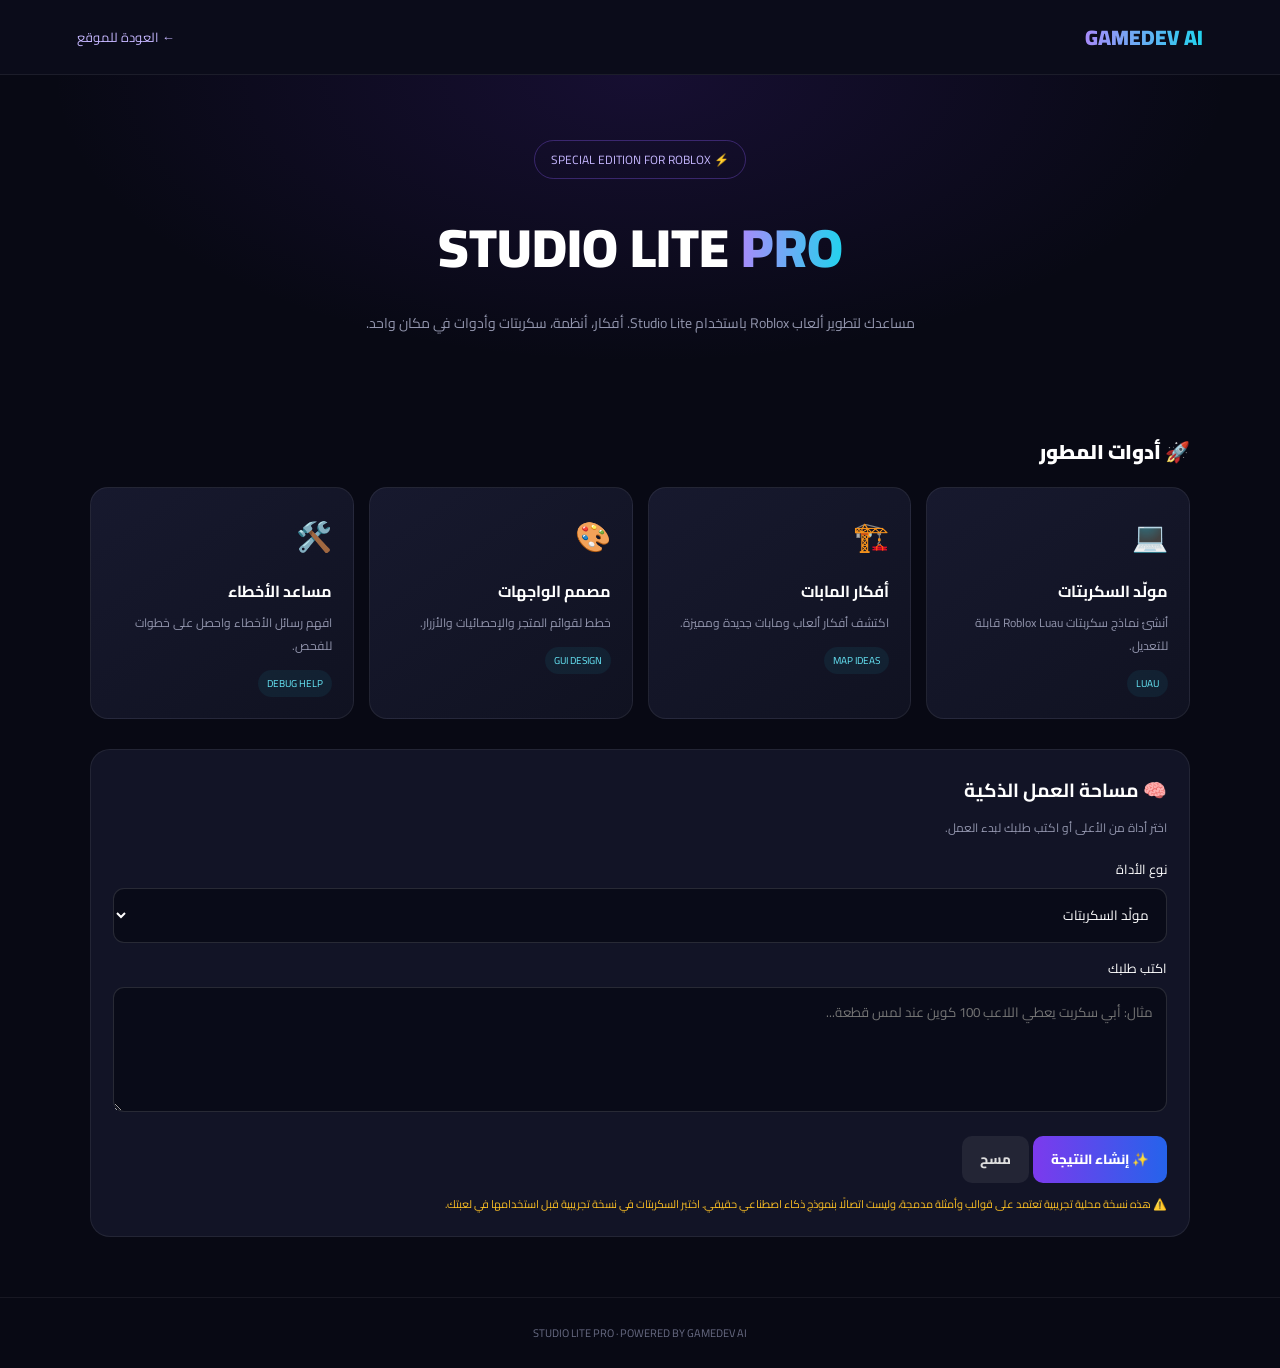
==== studio-lite.html @ 1af49bd9 "Add files via upload" ====
<!DOCTYPE html>
<html lang="ar" dir="rtl">
<head>
<meta charset="UTF-8">
<meta name="viewport" content="width=device-width, initial-scale=1.0">
<title>Studio Lite PRO | GAMEDEV AI</title>
<link href="https://fonts.googleapis.com/css2?family=Cairo:wght@400;500;600;700;800;900&display=swap" rel="stylesheet">
<style>
*{margin:0;padding:0;box-sizing:border-box}
body{font-family:Cairo,sans-serif;background:#080914;color:#fff;min-height:100vh}
:root{--purple:#8b5cf6;--cyan:#22d3ee;--panel:#121426;--muted:#9295ad}
header{height:75px;border-bottom:1px solid #ffffff12;display:flex;align-items:center;justify-content:space-between;padding:0 6%;background:#0c0d1bf0;position:sticky;top:0;z-index:5}
.logo{font-size:21px;font-weight:900;background:linear-gradient(90deg,#a78bfa,#22d3ee);background-clip:text;color:transparent}
.back{color:#c4b5fd;text-decoration:none;font-size:13px}
.hero{text-align:center;padding:65px 20px 40px;background:radial-gradient(ellipse at top,#5126a933,transparent 65%)}
.badge{display:inline-block;padding:7px 16px;border:1px solid #8b5cf655;border-radius:30px;color:#c4b5fd;font-size:12px;margin-bottom:18px}
h1{font-size:clamp(30px,6vw,54px);font-weight:900}
h1 span{background:linear-gradient(90deg,#a78bfa,#22d3ee);background-clip:text;color:transparent}
.hero p{color:var(--muted);margin:12px auto;max-width:600px;font-size:14px}
.container{width:min(1100px,92%);margin:auto;padding:20px 0 60px}
.section-title{font-size:20px;font-weight:900;margin:25px 0 17px}
.grid{display:grid;grid-template-columns:repeat(auto-fit,minmax(220px,1fr));gap:15px}
.card{background:linear-gradient(145deg,#17192e,#101221);border:1px solid #ffffff12;border-radius:18px;padding:21px;transition:.25s;cursor:pointer}
.card:hover{transform:translateY(-5px);border-color:#8b5cf688;box-shadow:0 12px 35px #8b5cf618}
.icon{font-size:29px;margin-bottom:12px}
.card h3{font-size:16px;margin-bottom:6px}
.card p{font-size:12px;color:var(--muted);line-height:1.9}
.tag{display:inline-block;font-size:10px;color:#67e8f9;background:#22d3ee12;padding:4px 9px;border-radius:20px;margin-top:12px}
.workspace{margin-top:30px;background:var(--panel);border:1px solid #ffffff12;border-radius:20px;padding:22px}
.workspace h2{font-size:19px;margin-bottom:8px}
.desc{font-size:12px;color:var(--muted);margin-bottom:18px}
label{display:block;font-size:13px;margin:13px 0 7px}
input,select,textarea{width:100%;padding:13px;background:#090b18;color:#fff;border:1px solid #ffffff20;border-radius:11px;font-family:inherit;outline:none}
input:focus,select:focus,textarea:focus{border-color:var(--purple)}
textarea{min-height:125px;resize:vertical;line-height:1.8}
button{font-family:inherit;cursor:pointer;border:0;border-radius:10px;padding:11px 18px;font-weight:800}
.primary{background:linear-gradient(90deg,#7c3aed,#2563eb);color:white;margin-top:15px}
.secondary{background:#ffffff12;color:#ddd;margin-top:10px}
.output{margin-top:17px;display:none}
.output pre{white-space:pre-wrap;overflow-wrap:anywhere;background:#080a15;border:1px solid #ffffff15;border-radius:12px;padding:16px;direction:ltr;text-align:left;font:13px Consolas,monospace;line-height:1.8;color:#a5f3fc;max-height:400px;overflow:auto}
.notice{font-size:11px;color:#fbbf24;margin-top:12px;line-height:1.8}
footer{text-align:center;padding:25px;color:#686b83;font-size:11px;border-top:1px solid #ffffff10}
@media(max-width:600px){header{padding:0 4%}.workspace{padding:16px}.hero{padding-top:45px}}
</style>
</head>
<body>

<header>
<div class="logo">GAMEDEV AI</div>
<a class="back" href="index.html">← العودة للموقع</a>
</header>

<section class="hero">
<div class="badge">⚡ SPECIAL EDITION FOR ROBLOX</div>
<h1>STUDIO LITE <span>PRO</span></h1>
<p>مساعدك لتطوير ألعاب Roblox باستخدام Studio Lite. أفكار، أنظمة، سكربتات وأدوات في مكان واحد.</p>
</section>

<main class="container">
<h2 class="section-title">🚀 أدوات المطور</h2>

<div class="grid">
<div class="card" onclick="choose('script')">
<div class="icon">💻</div><h3>مولّد السكربتات</h3>
<p>أنشئ نماذج سكربتات Roblox Luau قابلة للتعديل.</p>
<span class="tag">LUAU</span>
</div>
<div class="card" onclick="choose('map')">
<div class="icon">🏗️</div><h3>أفكار المابات</h3>
<p>اكتشف أفكار ألعاب ومابات جديدة ومميزة.</p>
<span class="tag">MAP IDEAS</span>
</div>
<div class="card" onclick="choose('gui')">
<div class="icon">🎨</div><h3>مصمم الواجهات</h3>
<p>خطط لقوائم المتجر والإحصائيات والأزرار.</p>
<span class="tag">GUI DESIGN</span>
</div>
<div class="card" onclick="choose('error')">
<div class="icon">🛠️</div><h3>مساعد الأخطاء</h3>
<p>افهم رسائل الأخطاء واحصل على خطوات للفحص.</p>
<span class="tag">DEBUG HELP</span>
</div>
</div>

<section class="workspace" id="workspace">
<h2>🧠 مساحة العمل الذكية</h2>
<p class="desc">اختر أداة من الأعلى أو اكتب طلبك لبدء العمل.</p>

<label>نوع الأداة</label>
<select id="tool">
<option value="script">مولّد السكربتات</option>
<option value="map">أفكار المابات</option>
<option value="gui">مصمم الواجهات</option>
<option value="error">مساعد الأخطاء</option>
</select>

<label>اكتب طلبك</label>
<textarea id="request" placeholder="مثال: أبي سكربت يعطي اللاعب 100 كوين عند لمس قطعة..."></textarea>

<button class="primary" onclick="generate()">✨ إنشاء النتيجة</button>
<button class="secondary" onclick="clearAll()">مسح</button>

<div class="output" id="output">
<h3 style="margin-bottom:10px">📄 النتيجة</h3>
<pre id="result"></pre>
<button class="primary" onclick="copyResult()">📋 نسخ النتيجة</button>
<button class="secondary" onclick="downloadResult()">⬇️ تحميل كملف TXT</button>
</div>

<p class="notice">⚠️ هذه نسخة محلية تجريبية تعتمد على قوالب وأمثلة مدمجة، وليست اتصالًا بنموذج ذكاء اصطناعي حقيقي. اختبر السكربتات في نسخة تجريبية قبل استخدامها في لعبتك.</p>
</section>
</main>

<footer>STUDIO LITE PRO · POWERED BY GAMEDEV AI</footer>

<script>
const tool=document.getElementById('tool');
const request=document.getElementById('request');
const output=document.getElementById('output');
const result=document.getElementById('result');

function choose(type){
 tool.value=type;
 document.getElementById('workspace').scrollIntoView({behavior:'smooth'});
 const hints={
 script:'اكتب النظام الذي تريد إنشاء نموذج له...',
 map:'مثال: أبي فكرة ماب حياة واقعية خليجية...',
 gui:'مثال: أبي واجهة متجر فيها أزرار شراء...',
 error:'الصق رسالة الخطأ والجزء المتعلق بها هنا...'
 };
 request.placeholder=hints[type];
 request.focus();
}

function generate(){
 const text=request.value.trim();
 if(!text){alert('اكتب طلبك أولاً!');return}
 const type=tool.value;
 let answer='';

 if(type==='script'){
  if(/كوين|عملة|فلوس|coin|money/i.test(text)){
   answer=`-- نموذج نظام Coins
-- ضع Script داخل ServerScriptService

game.Players.PlayerAdded:Connect(function(player)
    local leaderstats = Instance.new("Folder")
    leaderstats.Name = "leaderstats"
    leaderstats.Parent = player

    local coins = Instance.new("IntValue")
    coins.Name = "Coins"
    coins.Value = 0
    coins.Parent = leaderstats
end)

-- هذا نموذج مبدئي. لا يحتوي على حفظ بيانات.`;
  }else if(/سرعة|speed/i.test(text)){
   answer=`-- نموذج قطعة زيادة السرعة
-- ضع Script داخل Part

local part = script.Parent
local boostSpeed = 32

part.Touched:Connect(function(hit)
    local character = hit.Parent
    local humanoid = character:FindFirstChildOfClass("Humanoid")

    if humanoid then
        humanoid.WalkSpeed = boostSpeed
    end
end)`;
  }else if(/قتل|kill|موت/i.test(text)){
   answer=`-- Kill Brick
-- ضع Script داخل Part

local part = script.Parent

part.Touched:Connect(function(hit)
    local character = hit.Parent
    local humanoid = character:FindFirstChildOfClass("Humanoid")

    if humanoid then
        humanoid.Health = 0
    end
end)`;
  }else{
   answer='لم أجد قالباً مطابقاً لطلبك بعد. جرّب طلب نظام Coins أو Speed أو Kill Brick، أو استخدم الطلب لتحديد النظام الذي تريد تطويره لاحقاً.';
  }
 }
 else if(type==='map'){
  answer=`اقتراح ماب جديد بناءً على طلبك:

اسم الماب: ${text}

أفكار التطوير:
1. منطقة بداية فيها شرح للعبة.
2. مهام يومية ومكافآت.
3. وظائف بمستويات وترقيات.
4. متجر خاص بالأدوات والملابس.
5. أحداث عشوائية لزيادة التفاعل.
6. نظام حفظ تقدم اللاعبين.

نصيحة: ابدأ بمنطقة صغيرة واختبر أسلوب اللعب قبل بناء المدينة كاملة.`;
 }
 else if(type==='gui'){
  answer=`مخطط واجهة GUI:

الطلب: ${text}

التقسيم المقترح:
- ScreenGui
  - MainFrame
    - UICorner
    - UIStroke
    - Title
    - CloseButton
    - ContentFrame
    - ActionButton

التصميم:
خلفية داكنة، أزرار بنفسجية، زوايا دائرية، وخط Cairo.

أنشئ العناصر داخل StarterGui ثم اربط الأزرار بـ LocalScript.`;
 }
 else{
  answer=`مساعد فحص الأخطاء

المشكلة المرسلة:
${text}

خطوات الفحص:
1. اقرأ أول سطر أحمر في Output.
2. تحقق من اسم Script ومكانه داخل Explorer.
3. تأكد من تطابق أسماء Parts وFolders.
4. افحص الأقواس وعلامات الاقتباس.
5. تأكد من استخدام Script أو LocalScript في المكان الصحيح.

هذه خطوات عامة وليست تشخيصاً مؤكداً. أرسل رسالة الخطأ كاملة للحصول على مساعدة أدق.`;
 }

 result.textContent=answer;
 output.style.display='block';
 output.scrollIntoView({behavior:'smooth',block:'nearest'});
}

function copyResult(){
 navigator.clipboard.writeText(result.textContent)
 .then(()=>alert('تم نسخ النتيجة!'))
 .catch(()=>alert('تعذر النسخ، حدد النص وانسخه يدوياً.'));
}

function downloadResult(){
 const blob=new Blob([result.textContent],{type:'text/plain;charset=utf-8'});
 const url=URL.createObjectURL(blob);
 const a=document.createElement('a');
 a.href=url;
 a.download='StudioLite-Result.txt';
 a.click();
 URL.revokeObjectURL(url);
}

function clearAll(){
 request.value='';
 result.textContent='';
 output.style.display='none';
}
</script>
</body>
</html>
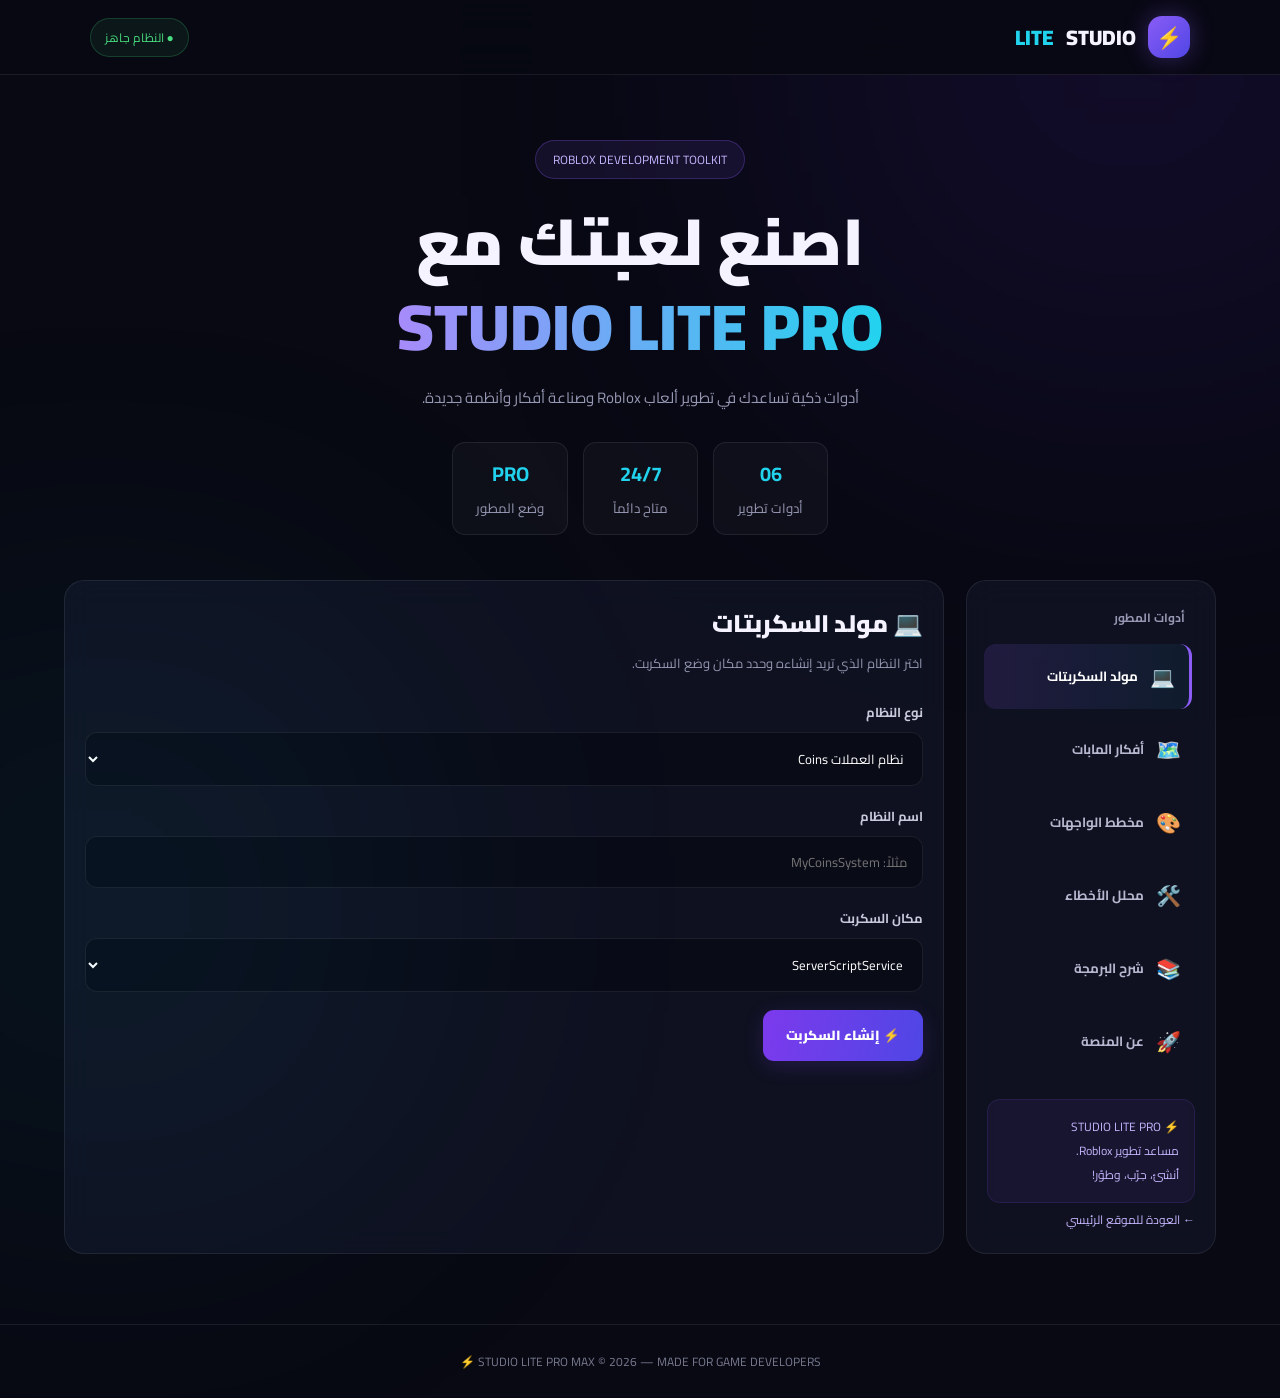
==== commit 72fea745: "Update print statement from 'Hello' to 'Goodbye'" ====
--- a/studio-lite.html
+++ b/studio-lite.html
@@ -3,147 +3,946 @@
 <head>
 <meta charset="UTF-8">
 <meta name="viewport" content="width=device-width, initial-scale=1.0">
-<title>Studio Lite PRO | GAMEDEV AI</title>
+<title>STUDIO LITE PRO MAX</title>
+
 <link href="https://fonts.googleapis.com/css2?family=Cairo:wght@400;500;600;700;800;900&display=swap" rel="stylesheet">
+
 <style>
-*{margin:0;padding:0;box-sizing:border-box}
-body{font-family:Cairo,sans-serif;background:#080914;color:#fff;min-height:100vh}
-:root{--purple:#8b5cf6;--cyan:#22d3ee;--panel:#121426;--muted:#9295ad}
-header{height:75px;border-bottom:1px solid #ffffff12;display:flex;align-items:center;justify-content:space-between;padding:0 6%;background:#0c0d1bf0;position:sticky;top:0;z-index:5}
-.logo{font-size:21px;font-weight:900;background:linear-gradient(90deg,#a78bfa,#22d3ee);background-clip:text;color:transparent}
-.back{color:#c4b5fd;text-decoration:none;font-size:13px}
-.hero{text-align:center;padding:65px 20px 40px;background:radial-gradient(ellipse at top,#5126a933,transparent 65%)}
-.badge{display:inline-block;padding:7px 16px;border:1px solid #8b5cf655;border-radius:30px;color:#c4b5fd;font-size:12px;margin-bottom:18px}
-h1{font-size:clamp(30px,6vw,54px);font-weight:900}
-h1 span{background:linear-gradient(90deg,#a78bfa,#22d3ee);background-clip:text;color:transparent}
-.hero p{color:var(--muted);margin:12px auto;max-width:600px;font-size:14px}
-.container{width:min(1100px,92%);margin:auto;padding:20px 0 60px}
-.section-title{font-size:20px;font-weight:900;margin:25px 0 17px}
-.grid{display:grid;grid-template-columns:repeat(auto-fit,minmax(220px,1fr));gap:15px}
-.card{background:linear-gradient(145deg,#17192e,#101221);border:1px solid #ffffff12;border-radius:18px;padding:21px;transition:.25s;cursor:pointer}
-.card:hover{transform:translateY(-5px);border-color:#8b5cf688;box-shadow:0 12px 35px #8b5cf618}
-.icon{font-size:29px;margin-bottom:12px}
-.card h3{font-size:16px;margin-bottom:6px}
-.card p{font-size:12px;color:var(--muted);line-height:1.9}
-.tag{display:inline-block;font-size:10px;color:#67e8f9;background:#22d3ee12;padding:4px 9px;border-radius:20px;margin-top:12px}
-.workspace{margin-top:30px;background:var(--panel);border:1px solid #ffffff12;border-radius:20px;padding:22px}
-.workspace h2{font-size:19px;margin-bottom:8px}
-.desc{font-size:12px;color:var(--muted);margin-bottom:18px}
-label{display:block;font-size:13px;margin:13px 0 7px}
-input,select,textarea{width:100%;padding:13px;background:#090b18;color:#fff;border:1px solid #ffffff20;border-radius:11px;font-family:inherit;outline:none}
-input:focus,select:focus,textarea:focus{border-color:var(--purple)}
-textarea{min-height:125px;resize:vertical;line-height:1.8}
-button{font-family:inherit;cursor:pointer;border:0;border-radius:10px;padding:11px 18px;font-weight:800}
-.primary{background:linear-gradient(90deg,#7c3aed,#2563eb);color:white;margin-top:15px}
-.secondary{background:#ffffff12;color:#ddd;margin-top:10px}
-.output{margin-top:17px;display:none}
-.output pre{white-space:pre-wrap;overflow-wrap:anywhere;background:#080a15;border:1px solid #ffffff15;border-radius:12px;padding:16px;direction:ltr;text-align:left;font:13px Consolas,monospace;line-height:1.8;color:#a5f3fc;max-height:400px;overflow:auto}
-.notice{font-size:11px;color:#fbbf24;margin-top:12px;line-height:1.8}
-footer{text-align:center;padding:25px;color:#686b83;font-size:11px;border-top:1px solid #ffffff10}
-@media(max-width:600px){header{padding:0 4%}.workspace{padding:16px}.hero{padding-top:45px}}
+:root {
+    --bg: #080912;
+    --panel: #111323;
+    --panel2: #171a2e;
+    --purple: #8b5cf6;
+    --cyan: #22d3ee;
+    --text: #f5f3ff;
+    --muted: #9698b3;
+    --border: rgba(255,255,255,.08);
+}
+
+* {
+    margin: 0;
+    padding: 0;
+    box-sizing: border-box;
+}
+
+body {
+    font-family: 'Cairo', sans-serif;
+    background: var(--bg);
+    color: var(--text);
+    min-height: 100vh;
+    overflow-x: hidden;
+}
+
+body::before {
+    content: "";
+    position: fixed;
+    width: 600px;
+    height: 600px;
+    background: #702cff;
+    filter: blur(180px);
+    opacity: .13;
+    top: -250px;
+    right: -150px;
+    pointer-events: none;
+}
+
+body::after {
+    content: "";
+    position: fixed;
+    width: 500px;
+    height: 500px;
+    background: #00d9ff;
+    filter: blur(180px);
+    opacity: .08;
+    bottom: -250px;
+    left: -150px;
+    pointer-events: none;
+}
+
+button, input, textarea, select {
+    font-family: inherit;
+}
+
+button {
+    cursor: pointer;
+    border: none;
+}
+
+.navbar {
+    position: sticky;
+    top: 0;
+    z-index: 100;
+    height: 75px;
+    padding: 0 7%;
+    display: flex;
+    align-items: center;
+    justify-content: space-between;
+    background: rgba(8,9,18,.85);
+    backdrop-filter: blur(20px);
+    border-bottom: 1px solid var(--border);
+}
+
+.logo {
+    display: flex;
+    align-items: center;
+    gap: 12px;
+    font-size: 21px;
+    font-weight: 900;
+}
+
+.logo-icon {
+    width: 42px;
+    height: 42px;
+    display: grid;
+    place-items: center;
+    border-radius: 14px;
+    background: linear-gradient(135deg,var(--purple),#4f46e5);
+    box-shadow: 0 0 25px #8b5cf655;
+}
+
+.logo span {
+    color: var(--cyan);
+}
+
+.nav-status {
+    color: #4ade80;
+    font-size: 12px;
+    background: #4ade8012;
+    padding: 7px 14px;
+    border-radius: 30px;
+    border: 1px solid #4ade8033;
+}
+
+.container {
+    width: min(1200px, 90%);
+    margin: auto;
+}
+
+.hero {
+    text-align: center;
+    padding: 65px 15px 45px;
+    position: relative;
+}
+
+.hero-badge {
+    display: inline-block;
+    color: #c4b5fd;
+    background: #8b5cf61a;
+    border: 1px solid #8b5cf644;
+    padding: 7px 17px;
+    border-radius: 30px;
+    font-size: 12px;
+    margin-bottom: 20px;
+}
+
+.hero h1 {
+    font-size: clamp(35px,6vw,65px);
+    font-weight: 900;
+    line-height: 1.3;
+}
+
+.gradient-text {
+    background: linear-gradient(90deg,#a78bfa,#22d3ee,#a78bfa);
+    background-size: 200%;
+    -webkit-background-clip: text;
+    color: transparent;
+    animation: gradient 5s linear infinite;
+}
+
+@keyframes gradient {
+    to { background-position: 200%; }
+}
+
+.hero p {
+    color: var(--muted);
+    margin-top: 15px;
+    font-size: 15px;
+}
+
+.stats {
+    display: flex;
+    justify-content: center;
+    gap: 15px;
+    flex-wrap: wrap;
+    margin-top: 30px;
+}
+
+.stat {
+    background: #ffffff08;
+    border: 1px solid var(--border);
+    border-radius: 13px;
+    padding: 12px 23px;
+    min-width: 115px;
+}
+
+.stat strong {
+    display: block;
+    color: var(--cyan);
+    font-size: 20px;
+}
+
+.stat small {
+    color: var(--muted);
+}
+
+.main-grid {
+    display: grid;
+    grid-template-columns: 250px 1fr;
+    gap: 22px;
+    padding-bottom: 70px;
+}
+
+.sidebar, .workspace {
+    background: rgba(17,19,35,.88);
+    border: 1px solid var(--border);
+    border-radius: 20px;
+    padding: 20px;
+    backdrop-filter: blur(15px);
+}
+
+.sidebar h3 {
+    color: var(--muted);
+    font-size: 12px;
+    margin: 5px 10px 15px;
+}
+
+.tool-btn {
+    width: 100%;
+    display: flex;
+    align-items: center;
+    gap: 12px;
+    text-align: right;
+    padding: 14px;
+    margin-bottom: 8px;
+    border-radius: 12px;
+    color: #b7b8d0;
+    background: transparent;
+    transition: .25s;
+    font-weight: 700;
+}
+
+.tool-btn:hover, .tool-btn.active {
+    background: linear-gradient(90deg,#8b5cf625,#22d3ee10);
+    color: white;
+    transform: translateX(-3px);
+    border-right: 3px solid var(--purple);
+}
+
+.tool-icon {
+    font-size: 20px;
+}
+
+.sidebar-info {
+    margin-top: 25px;
+    padding: 15px;
+    background: #8b5cf612;
+    border: 1px solid #8b5cf622;
+    border-radius: 13px;
+    font-size: 12px;
+    color: #c4b5fd;
+    line-height: 2;
+}
+
+.workspace {
+    min-height: 570px;
+}
+
+.tool-page {
+    display: none;
+    animation: appear .3s ease;
+}
+
+.tool-page.active {
+    display: block;
+}
+
+@keyframes appear {
+    from { opacity: 0; transform: translateY(10px); }
+    to { opacity: 1; transform: translateY(0); }
+}
+
+.page-heading {
+    margin-bottom: 25px;
+}
+
+.page-heading h2 {
+    font-size: 24px;
+    font-weight: 900;
+}
+
+.page-heading p {
+    color: var(--muted);
+    font-size: 13px;
+    margin-top: 5px;
+}
+
+.field {
+    margin-bottom: 18px;
+}
+
+.field label {
+    display: block;
+    font-size: 13px;
+    color: #c9c9dc;
+    margin-bottom: 8px;
+    font-weight: 700;
+}
+
+.field input, .field textarea, .field select {
+    width: 100%;
+    background: #090b17;
+    border: 1px solid var(--border);
+    border-radius: 12px;
+    color: white;
+    outline: none;
+    padding: 13px 15px;
+    font-size: 13px;
+    transition: .2s;
+}
+
+.field input:focus, .field textarea:focus, .field select:focus {
+    border-color: var(--purple);
+    box-shadow: 0 0 0 3px #8b5cf61a;
+}
+
+.field textarea {
+    resize: vertical;
+    min-height: 110px;
+}
+
+.field select option {
+    background: #111323;
+}
+
+.primary-btn {
+    background: linear-gradient(100deg,#7c3aed,#4f46e5);
+    color: white;
+    padding: 13px 23px;
+    border-radius: 11px;
+    font-weight: 900;
+    transition: .25s;
+    box-shadow: 0 5px 20px #7c3aed33;
+}
+
+.primary-btn:hover {
+    transform: translateY(-2px);
+    box-shadow: 0 8px 30px #7c3aed66;
+}
+
+.secondary-btn {
+    background: #ffffff0b;
+    color: white;
+    border: 1px solid var(--border);
+    padding: 11px 17px;
+    border-radius: 10px;
+    font-weight: 700;
+}
+
+.output {
+    margin-top: 25px;
+    display: none;
+    background: #090b17;
+    border: 1px solid var(--border);
+    border-radius: 15px;
+    overflow: hidden;
+}
+
+.output.show {
+    display: block;
+    animation: appear .3s ease;
+}
+
+.output-header {
+    padding: 13px 16px;
+    display: flex;
+    justify-content: space-between;
+    align-items: center;
+    background: #ffffff06;
+    border-bottom: 1px solid var(--border);
+    gap: 10px;
+    flex-wrap: wrap;
+}
+
+.output-header strong {
+    font-size: 13px;
+}
+
+.output-actions {
+    display: flex;
+    gap: 7px;
+}
+
+.small-btn {
+    padding: 7px 12px;
+    border-radius: 8px;
+    color: white;
+    background: #8b5cf626;
+    font-size: 11px;
+}
+
+.output pre {
+    padding: 20px;
+    overflow-x: auto;
+    direction: ltr;
+    text-align: left;
+    color: #a5f3fc;
+    font: 13px/1.8 Consolas, monospace;
+    white-space: pre;
+    min-height: 100px;
+}
+
+.result-text {
+    padding: 20px;
+    line-height: 2.2;
+    color: #deddf1;
+    font-size: 14px;
+    white-space: pre-wrap;
+}
+
+.cards {
+    display: grid;
+    grid-template-columns: repeat(2,1fr);
+    gap: 13px;
+    margin-top: 20px;
+}
+
+.feature-card {
+    padding: 17px;
+    border-radius: 14px;
+    background: #ffffff06;
+    border: 1px solid var(--border);
+}
+
+.feature-card strong {
+    display: block;
+    margin-bottom: 7px;
+}
+
+.feature-card p {
+    color: var(--muted);
+    font-size: 12px;
+    line-height: 1.9;
+}
+
+.footer {
+    text-align: center;
+    padding: 25px;
+    color: #777990;
+    border-top: 1px solid var(--border);
+    font-size: 12px;
+}
+
+.toast {
+    position: fixed;
+    bottom: 25px;
+    left: 25px;
+    z-index: 9999;
+    background: #171a2e;
+    border: 1px solid #8b5cf6;
+    color: white;
+    padding: 13px 20px;
+    border-radius: 12px;
+    opacity: 0;
+    transform: translateY(20px);
+    transition: .3s;
+    pointer-events: none;
+}
+
+.toast.show {
+    opacity: 1;
+    transform: translateY(0);
+}
+
+.back-link {
+    text-decoration: none;
+    color: #c4b5fd;
+    font-size: 12px;
+}
+
+@media(max-width:850px) {
+    .main-grid {
+        grid-template-columns: 1fr;
+    }
+
+    .sidebar {
+        display: grid;
+        grid-template-columns: repeat(2,1fr);
+        gap: 5px;
+    }
+
+    .sidebar h3, .sidebar-info {
+        grid-column: 1/-1;
+    }
+
+    .tool-btn {
+        margin: 0;
+    }
+}
+
+@media(max-width:550px) {
+    .navbar {
+        padding: 0 5%;
+    }
+
+    .hero {
+        padding-top: 45px;
+    }
+
+    .sidebar {
+        grid-template-columns: 1fr 1fr;
+    }
+
+    .cards {
+        grid-template-columns: 1fr;
+    }
+
+    .workspace {
+        padding: 15px;
+    }
+}
 </style>
 </head>
+
 <body>
 
-<header>
-<div class="logo">GAMEDEV AI</div>
-<a class="back" href="index.html">← العودة للموقع</a>
-</header>
+<nav class="navbar">
+    <div class="logo">
+        <div class="logo-icon">⚡</div>
+        STUDIO <span>LITE</span>
+    </div>
+
+    <div class="nav-status">● النظام جاهز</div>
+</nav>
 
 <section class="hero">
-<div class="badge">⚡ SPECIAL EDITION FOR ROBLOX</div>
-<h1>STUDIO LITE <span>PRO</span></h1>
-<p>مساعدك لتطوير ألعاب Roblox باستخدام Studio Lite. أفكار، أنظمة، سكربتات وأدوات في مكان واحد.</p>
+    <div class="hero-badge">ROBLOX DEVELOPMENT TOOLKIT</div>
+
+    <h1>
+        اصنع لعبتك مع
+        <br>
+        <span class="gradient-text">STUDIO LITE PRO</span>
+    </h1>
+
+    <p>أدوات ذكية تساعدك في تطوير ألعاب Roblox وصناعة أفكار وأنظمة جديدة.</p>
+
+    <div class="stats">
+        <div class="stat">
+            <strong>06</strong>
+            <small>أدوات تطوير</small>
+        </div>
+
+        <div class="stat">
+            <strong>24/7</strong>
+            <small>متاح دائماً</small>
+        </div>
+
+        <div class="stat">
+            <strong>PRO</strong>
+            <small>وضع المطور</small>
+        </div>
+    </div>
 </section>
 
 <main class="container">
-<h2 class="section-title">🚀 أدوات المطور</h2>
-
-<div class="grid">
-<div class="card" onclick="choose('script')">
-<div class="icon">💻</div><h3>مولّد السكربتات</h3>
-<p>أنشئ نماذج سكربتات Roblox Luau قابلة للتعديل.</p>
-<span class="tag">LUAU</span>
+<div class="main-grid">
+
+<aside class="sidebar">
+    <h3>أدوات المطور</h3>
+
+    <button class="tool-btn active" onclick="openTool('script',this)">
+        <span class="tool-icon">💻</span>
+        مولد السكربتات
+    </button>
+
+    <button class="tool-btn" onclick="openTool('ideas',this)">
+        <span class="tool-icon">🗺️</span>
+        أفكار المابات
+    </button>
+
+    <button class="tool-btn" onclick="openTool('gui',this)">
+        <span class="tool-icon">🎨</span>
+        مخطط الواجهات
+    </button>
+
+    <button class="tool-btn" onclick="openTool('errors',this)">
+        <span class="tool-icon">🛠️</span>
+        محلل الأخطاء
+    </button>
+
+    <button class="tool-btn" onclick="openTool('explain',this)">
+        <span class="tool-icon">📚</span>
+        شرح البرمجة
+    </button>
+
+    <button class="tool-btn" onclick="openTool('about',this)">
+        <span class="tool-icon">🚀</span>
+        عن المنصة
+    </button>
+
+    <div class="sidebar-info">
+        ⚡ STUDIO LITE PRO
+        <br>
+        مساعد تطوير Roblox.
+        <br>
+        أنشئ، جرّب، وطوّر!
+    </div>
+
+    <a class="back-link" href="index.html">← العودة للموقع الرئيسي</a>
+</aside>
+
+<section class="workspace">
+
+<!-- SCRIPT GENERATOR -->
+<div class="tool-page active" id="page-script">
+
+    <div class="page-heading">
+        <h2>💻 مولد السكربتات</h2>
+        <p>اختر النظام الذي تريد إنشاءه وحدد مكان وضع السكربت.</p>
+    </div>
+
+    <div class="field">
+        <label>نوع النظام</label>
+        <select id="scriptType">
+            <option value="coins">نظام العملات Coins</option>
+            <option value="leaderstats">نظام Leaderstats</option>
+            <option value="speed">زيادة السرعة Speed Pad</option>
+            <option value="kill">Kill Brick</option>
+            <option value="checkpoint">Checkpoint</option>
+            <option value="door">باب يحتاج نقاط</option>
+            <option value="rebirth">نظام Rebirth</option>
+            <option value="teleport">نظام Teleport</option>
+            <option value="heal">منطقة علاج</option>
+        </select>
+    </div>
+
+    <div class="field">
+        <label>اسم النظام</label>
+        <input id="scriptName" placeholder="مثلاً: MyCoinsSystem">
+    </div>
+
+    <div class="field">
+        <label>مكان السكربت</label>
+        <select id="scriptLocation">
+            <option>ServerScriptService</option>
+            <option>StarterPlayerScripts</option>
+            <option>StarterGui</option>
+            <option>Workspace</option>
+            <option>ReplicatedStorage</option>
+        </select>
+    </div>
+
+    <button class="primary-btn" onclick="generateScript()">⚡ إنشاء السكربت</button>
+
+    <div class="output" id="scriptOutput">
+        <div class="output-header">
+            <strong>📄 Script Output</strong>
+            <div class="output-actions">
+                <button class="small-btn" onclick="copyOutput('scriptCode')">نسخ</button>
+                <button class="small-btn" onclick="downloadOutput('scriptCode','RobloxScript.lua')">تحميل Lua</button>
+            </div>
+        </div>
+        <pre id="scriptCode"></pre>
+    </div>
+
 </div>
-<div class="card" onclick="choose('map')">
-<div class="icon">🏗️</div><h3>أفكار المابات</h3>
-<p>اكتشف أفكار ألعاب ومابات جديدة ومميزة.</p>
-<span class="tag">MAP IDEAS</span>
+
+<!-- MAP IDEAS -->
+<div class="tool-page" id="page-ideas">
+
+    <div class="page-heading">
+        <h2>🗺️ مولد أفكار المابات</h2>
+        <p>اكتشف أفكار جديدة لمابات Roblox.</p>
+    </div>
+
+    <div class="field">
+        <label>نوع الماب</label>
+        <select id="mapType">
+            <option value="random">فكرة عشوائية</option>
+            <option value="life">حياة واقعية</option>
+            <option value="horror">رعب وبقاء</option>
+            <option value="simulator">Simulator</option>
+            <option value="obby">Obby</option>
+            <option value="roleplay">Roleplay</option>
+            <option value="survival">نجاة وتحديات</option>
+        </select>
+    </div>
+
+    <div class="field">
+        <label>تفاصيل إضافية (اختياري)</label>
+        <textarea id="mapDetails" placeholder="مثلاً: أبي ماب عربي فيه وظائف وترقيات..."></textarea>
+    </div>
+
+    <button class="primary-btn" onclick="generateMap()">🌌 ابتكر فكرة ماب</button>
+
+    <div class="output" id="mapOutput">
+        <div class="output-header">
+            <strong>💡 فكرة الماب</strong>
+            <div class="output-actions">
+                <button class="small-btn" onclick="copyOutput('mapResult')">نسخ</button>
+                <button class="small-btn" onclick="downloadOutput('mapResult','MapIdea.txt')">تحميل</button>
+            </div>
+        </div>
+        <div class="result-text" id="mapResult"></div>
+    </div>
+
 </div>
-<div class="card" onclick="choose('gui')">
-<div class="icon">🎨</div><h3>مصمم الواجهات</h3>
-<p>خطط لقوائم المتجر والإحصائيات والأزرار.</p>
-<span class="tag">GUI DESIGN</span>
+
+<!-- GUI PLANNER -->
+<div class="tool-page" id="page-gui">
+
+    <div class="page-heading">
+        <h2>🎨 مخطط واجهات GUI</h2>
+        <p>جهّز تصوراً أولياً لواجهات لعبتك.</p>
+    </div>
+
+    <div class="field">
+        <label>نوع الواجهة</label>
+        <select id="guiType">
+            <option value="shop">متجر Shop</option>
+            <option value="inventory">حقيبة Inventory</option>
+            <option value="stats">الإحصائيات Stats</option>
+            <option value="admin">لوحة الإدارة Admin</option>
+            <option value="rebirth">واجهة Rebirth</option>
+            <option value="settings">الإعدادات Settings</option>
+            <option value="loading">شاشة التحميل Loading</option>
+        </select>
+    </div>
+
+    <div class="field">
+        <label>اسم لعبتك</label>
+        <input id="gameName" placeholder="اسم اللعبة">
+    </div>
+
+    <button class="primary-btn" onclick="generateGUI()">🎨 إنشاء مخطط الواجهة</button>
+
+    <div class="output" id="guiOutput">
+        <div class="output-header">
+            <strong>📐 GUI Structure</strong>
+            <div class="output-actions">
+                <button class="small-btn" onclick="copyOutput('guiResult')">نسخ</button>
+                <button class="small-btn" onclick="downloadOutput('guiResult','GUIPlan.txt')">تحميل</button>
+            </div>
+        </div>
+        <div class="result-text" id="guiResult"></div>
+    </div>
+
 </div>
-<div class="card" onclick="choose('error')">
-<div class="icon">🛠️</div><h3>مساعد الأخطاء</h3>
-<p>افهم رسائل الأخطاء واحصل على خطوات للفحص.</p>
-<span class="tag">DEBUG HELP</span>
+
+<!-- ERROR ANALYZER -->
+<div class="tool-page" id="page-errors">
+
+    <div class="page-heading">
+        <h2>🛠️ محلل الأخطاء</h2>
+        <p>ضع رسالة الخطأ أو الكود لتحصل على إرشادات تساعدك في إصلاحه.</p>
+    </div>
+
+    <div class="field">
+        <label>رسالة الخطأ أو الكود</label>
+        <textarea id="errorInput" style="min-height:170px" placeholder="الصق الخطأ هنا..."></textarea>
+    </div>
+
+    <button class="primary-btn" onclick="analyzeError()">🔍 تحليل المشكلة</button>
+
+    <div class="output" id="errorOutput">
+        <div class="output-header">
+            <strong>🔎 نتيجة التحليل</strong>
+            <button class="small-btn" onclick="copyOutput('errorResult')">نسخ</button>
+        </div>
+        <div class="result-text" id="errorResult"></div>
+    </div>
+
 </div>
+
+<!-- EXPLAIN -->
+<div class="tool-page" id="page-explain">
+
+    <div class="page-heading">
+        <h2>📚 شرح البرمجة</h2>
+        <p>تعلم أساسيات Roblox Lua بطريقة مبسطة.</p>
+    </div>
+
+    <div class="field">
+        <label>اختر الموضوع</label>
+        <select id="explainType">
+            <option value="server">ServerScript</option>
+            <option value="local">LocalScript</option>
+            <option value="module">ModuleScript</option>
+            <option value="remote">RemoteEvent</option>
+            <option value="datastore">DataStore</option>
+            <option value="leaderstats">Leaderstats</option>
+            <option value="tween">TweenService</option>
+            <option value="humanoid">Humanoid</option>
+        </select>
+    </div>
+
+    <button class="primary-btn" onclick="explainTopic()">📖 اشرح لي</button>
+
+    <div class="output" id="explainOutput">
+        <div class="output-header">
+            <strong>📘 الشرح</strong>
+            <button class="small-btn" onclick="copyOutput('explainResult')">نسخ</button>
+        </div>
+        <div class="result-text" id="explainResult"></div>
+    </div>
+
 </div>
 
-<section class="workspace" id="workspace">
-<h2>🧠 مساحة العمل الذكية</h2>
-<p class="desc">اختر أداة من الأعلى أو اكتب طلبك لبدء العمل.</p>
-
-<label>نوع الأداة</label>
-<select id="tool">
-<option value="script">مولّد السكربتات</option>
-<option value="map">أفكار المابات</option>
-<option value="gui">مصمم الواجهات</option>
-<option value="error">مساعد الأخطاء</option>
-</select>
-
-<label>اكتب طلبك</label>
-<textarea id="request" placeholder="مثال: أبي سكربت يعطي اللاعب 100 كوين عند لمس قطعة..."></textarea>
-
-<button class="primary" onclick="generate()">✨ إنشاء النتيجة</button>
-<button class="secondary" onclick="clearAll()">مسح</button>
-
-<div class="output" id="output">
-<h3 style="margin-bottom:10px">📄 النتيجة</h3>
-<pre id="result"></pre>
-<button class="primary" onclick="copyResult()">📋 نسخ النتيجة</button>
-<button class="secondary" onclick="downloadResult()">⬇️ تحميل كملف TXT</button>
+<!-- ABOUT -->
+<div class="tool-page" id="page-about">
+
+    <div class="page-heading">
+        <h2>🚀 عن STUDIO LITE PRO</h2>
+        <p>مساحة أدوات تساعد مطوري Roblox في بناء مشاريعهم.</p>
+    </div>
+
+    <div class="cards">
+        <div class="feature-card">
+            <strong>💻 Script Generator</strong>
+            <p>إنشاء قوالب برمجية لأنظمة Roblox المختلفة.</p>
+        </div>
+
+        <div class="feature-card">
+            <strong>🗺️ Map Ideas</strong>
+            <p>اقتراح أفكار مابات وأنماط لعب متنوعة.</p>
+        </div>
+
+        <div class="feature-card">
+            <strong>🎨 GUI Planner</strong>
+            <p>تخطيط مكونات واجهات المستخدم.</p>
+        </div>
+
+        <div class="feature-card">
+            <strong>🛠️ Error Helper</strong>
+            <p>مساعدة أولية لفهم رسائل الأخطاء.</p>
+        </div>
+    </div>
+
+    <div class="sidebar-info" style="margin-top:25px">
+        ⚠️ تنبيه: الأدوات الحالية تعمل محلياً داخل المتصفح وتعتمد على قوالب وقواعد معرفة مدمجة. نتائجها تحتاج مراجعة واختبار داخل Roblox Studio قبل استخدامها في لعبتك.
+    </div>
+
 </div>
 
-<p class="notice">⚠️ هذه نسخة محلية تجريبية تعتمد على قوالب وأمثلة مدمجة، وليست اتصالًا بنموذج ذكاء اصطناعي حقيقي. اختبر السكربتات في نسخة تجريبية قبل استخدامها في لعبتك.</p>
 </section>
+</div>
 </main>
 
-<footer>STUDIO LITE PRO · POWERED BY GAMEDEV AI</footer>
+<footer class="footer">
+    STUDIO LITE PRO MAX © 2026 — MADE FOR GAME DEVELOPERS ⚡
+</footer>
+
+<div class="toast" id="toast">تم بنجاح!</div>
 
 <script>
-const tool=document.getElementById('tool');
-const request=document.getElementById('request');
-const output=document.getElementById('output');
-const result=document.getElementById('result');
-
-function choose(type){
- tool.value=type;
- document.getElementById('workspace').scrollIntoView({behavior:'smooth'});
- const hints={
- script:'اكتب النظام الذي تريد إنشاء نموذج له...',
- map:'مثال: أبي فكرة ماب حياة واقعية خليجية...',
- gui:'مثال: أبي واجهة متجر فيها أزرار شراء...',
- error:'الصق رسالة الخطأ والجزء المتعلق بها هنا...'
- };
- request.placeholder=hints[type];
- request.focus();
-}
-
-function generate(){
- const text=request.value.trim();
- if(!text){alert('اكتب طلبك أولاً!');return}
- const type=tool.value;
- let answer='';
-
- if(type==='script'){
-  if(/كوين|عملة|فلوس|coin|money/i.test(text)){
-   answer=`-- نموذج نظام Coins
--- ضع Script داخل ServerScriptService
-
-game.Players.PlayerAdded:Connect(function(player)
+"use strict";
+
+/* ===============================
+   STUDIO LITE PRO MAX ENGINE
+================================ */
+
+const $ = id => document.getElementById(id);
+
+function toast(message) {
+    const box = $("toast");
+    box.textContent = message;
+    box.classList.add("show");
+
+    setTimeout(() => {
+        box.classList.remove("show");
+    }, 2500);
+}
+
+function openTool(name, button) {
+    document.querySelectorAll(".tool-page").forEach(page => {
+        page.classList.remove("active");
+    });
+
+    document.querySelectorAll(".tool-btn").forEach(btn => {
+        btn.classList.remove("active");
+    });
+
+    const page = $("page-" + name);
+
+    if (page) page.classList.add("active");
+    if (button) button.classList.add("active");
+}
+
+function showOutput(id) {
+    $(id).classList.add("show");
+}
+
+function copyOutput(id) {
+    const element = $(id);
+    const text = element.innerText || element.textContent;
+
+    if (!text.trim()) {
+        toast("لا يوجد محتوى لنسخه!");
+        return;
+    }
+
+    if (navigator.clipboard && window.isSecureContext) {
+        navigator.clipboard.writeText(text)
+            .then(() => toast("تم نسخ المحتوى بنجاح!"))
+            .catch(() => fallbackCopy(text));
+    } else {
+        fallbackCopy(text);
+    }
+}
+
+function fallbackCopy(text) {
+    const area = document.createElement("textarea");
+    area.value = text;
+    area.style.position = "fixed";
+    area.style.opacity = "0";
+    document.body.appendChild(area);
+    area.select();
+
+    try {
+        document.execCommand("copy");
+        toast("تم النسخ!");
+    } catch {
+        toast("تعذر النسخ، حاول مرة أخرى.");
+    }
+
+    area.remove();
+}
+
+function downloadOutput(id, filename) {
+    const text = $(id).innerText || $(id).textContent;
+
+    if (!text.trim()) {
+        toast("لا يوجد محتوى للتحميل!");
+        return;
+    }
+
+    const blob = new Blob([text], {
+        type: "text/plain;charset=utf-8"
+    });
+
+    const url = URL.createObjectURL(blob);
+    const link = document.createElement("a");
+
+    link.href = url;
+    link.download = filename;
+    link.click();
+
+    URL.revokeObjectURL(url);
+    toast("بدأ تحميل الملف!");
+}
+
+/* ===============================
+   SCRIPT GENERATOR
+================================ */
+
+const scripts = {
+
+coins: `-- Coins System
+-- Place inside ServerScriptService
+
+local Players = game:GetService("Players")
+
+Players.PlayerAdded:Connect(function(player)
+
     local leaderstats = Instance.new("Folder")
     leaderstats.Name = "leaderstats"
     leaderstats.Parent = player
@@ -152,119 +951,731 @@
     coins.Name = "Coins"
     coins.Value = 0
     coins.Parent = leaderstats
-end)
-
--- هذا نموذج مبدئي. لا يحتوي على حفظ بيانات.`;
-  }else if(/سرعة|speed/i.test(text)){
-   answer=`-- نموذج قطعة زيادة السرعة
--- ضع Script داخل Part
-
-local part = script.Parent
-local boostSpeed = 32
-
-part.Touched:Connect(function(hit)
+
+end)`,
+
+leaderstats: `-- Leaderstats System
+-- Place inside ServerScriptService
+
+local Players = game:GetService("Players")
+
+Players.PlayerAdded:Connect(function(player)
+
+    local leaderstats = Instance.new("Folder")
+    leaderstats.Name = "leaderstats"
+    leaderstats.Parent = player
+
+    local coins = Instance.new("IntValue")
+    coins.Name = "Coins"
+    coins.Value = 0
+    coins.Parent = leaderstats
+
+    local wins = Instance.new("IntValue")
+    wins.Name = "Wins"
+    wins.Value = 0
+    wins.Parent = leaderstats
+
+    local rebirths = Instance.new("IntValue")
+    rebirths.Name = "Rebirths"
+    rebirths.Value = 0
+    rebirths.Parent = leaderstats
+
+end)`,
+
+speed: `-- Speed Pad
+-- Place this Script inside a Part
+
+local pad = script.Parent
+local SPEED = 50
+local DURATION = 5
+
+local debounce = {}
+
+pad.Touched:Connect(function(hit)
+
     local character = hit.Parent
     local humanoid = character:FindFirstChildOfClass("Humanoid")
 
-    if humanoid then
-        humanoid.WalkSpeed = boostSpeed
-    end
-end)`;
-  }else if(/قتل|kill|موت/i.test(text)){
-   answer=`-- Kill Brick
--- ضع Script داخل Part
-
-local part = script.Parent
-
-part.Touched:Connect(function(hit)
+    if not humanoid then return end
+
+    if debounce[character] then return end
+    debounce[character] = true
+
+    local oldSpeed = humanoid.WalkSpeed
+    humanoid.WalkSpeed = SPEED
+
+    task.delay(DURATION, function()
+
+        if humanoid and humanoid.Parent then
+            humanoid.WalkSpeed = oldSpeed
+        end
+
+        debounce[character] = nil
+
+    end)
+
+end)`,
+
+kill: `-- Kill Brick
+-- Place this Script inside a Part
+
+local brick = script.Parent
+
+brick.Touched:Connect(function(hit)
+
     local character = hit.Parent
     local humanoid = character:FindFirstChildOfClass("Humanoid")
 
     if humanoid then
         humanoid.Health = 0
     end
-end)`;
-  }else{
-   answer='لم أجد قالباً مطابقاً لطلبك بعد. جرّب طلب نظام Coins أو Speed أو Kill Brick، أو استخدم الطلب لتحديد النظام الذي تريد تطويره لاحقاً.';
-  }
- }
- else if(type==='map'){
-  answer=`اقتراح ماب جديد بناءً على طلبك:
-
-اسم الماب: ${text}
-
-أفكار التطوير:
-1. منطقة بداية فيها شرح للعبة.
-2. مهام يومية ومكافآت.
-3. وظائف بمستويات وترقيات.
-4. متجر خاص بالأدوات والملابس.
-5. أحداث عشوائية لزيادة التفاعل.
-6. نظام حفظ تقدم اللاعبين.
-
-نصيحة: ابدأ بمنطقة صغيرة واختبر أسلوب اللعب قبل بناء المدينة كاملة.`;
- }
- else if(type==='gui'){
-  answer=`مخطط واجهة GUI:
-
-الطلب: ${text}
-
-التقسيم المقترح:
-- ScreenGui
-  - MainFrame
-    - UICorner
-    - UIStroke
-    - Title
-    - CloseButton
-    - ContentFrame
-    - ActionButton
-
-التصميم:
-خلفية داكنة، أزرار بنفسجية، زوايا دائرية، وخط Cairo.
-
-أنشئ العناصر داخل StarterGui ثم اربط الأزرار بـ LocalScript.`;
- }
- else{
-  answer=`مساعد فحص الأخطاء
-
-المشكلة المرسلة:
-${text}
-
-خطوات الفحص:
-1. اقرأ أول سطر أحمر في Output.
-2. تحقق من اسم Script ومكانه داخل Explorer.
-3. تأكد من تطابق أسماء Parts وFolders.
-4. افحص الأقواس وعلامات الاقتباس.
-5. تأكد من استخدام Script أو LocalScript في المكان الصحيح.
-
-هذه خطوات عامة وليست تشخيصاً مؤكداً. أرسل رسالة الخطأ كاملة للحصول على مساعدة أدق.`;
- }
-
- result.textContent=answer;
- output.style.display='block';
- output.scrollIntoView({behavior:'smooth',block:'nearest'});
-}
-
-function copyResult(){
- navigator.clipboard.writeText(result.textContent)
- .then(()=>alert('تم نسخ النتيجة!'))
- .catch(()=>alert('تعذر النسخ، حدد النص وانسخه يدوياً.'));
-}
-
-function downloadResult(){
- const blob=new Blob([result.textContent],{type:'text/plain;charset=utf-8'});
- const url=URL.createObjectURL(blob);
- const a=document.createElement('a');
- a.href=url;
- a.download='StudioLite-Result.txt';
- a.click();
- URL.revokeObjectURL(url);
-}
-
-function clearAll(){
- request.value='';
- result.textContent='';
- output.style.display='none';
-}
+
+end)`,
+
+checkpoint: `-- Checkpoint System
+-- Put this Script inside a checkpoint Part
+
+local checkpoint = script.Parent
+local Players = game:GetService("Players")
+
+checkpoint.Touched:Connect(function(hit)
+
+    local character = hit.Parent
+    local player = Players:GetPlayerFromCharacter(character)
+
+    if not player then return end
+
+    player:SetAttribute("CheckpointPosition", checkpoint.Position)
+
+end)
+
+Players.PlayerAdded:Connect(function(player)
+
+    player.CharacterAdded:Connect(function(character)
+
+        task.wait(0.5)
+
+        local position = player:GetAttribute("CheckpointPosition")
+
+        if position then
+            character:PivotTo(CFrame.new(position + Vector3.new(0, 4, 0)))
+        end
+
+    end)
+
+end)`,
+
+door: `-- Required Coins Door
+-- Put this Script inside a Part
+
+local door = script.Parent
+local REQUIRED_COINS = 100
+
+local Players = game:GetService("Players")
+local debounce = {}
+
+door.Touched:Connect(function(hit)
+
+    local player = Players:GetPlayerFromCharacter(hit.Parent)
+
+    if not player then return end
+    if debounce[player] then return end
+
+    debounce[player] = true
+
+    local leaderstats = player:FindFirstChild("leaderstats")
+    local coins = leaderstats and leaderstats:FindFirstChild("Coins")
+
+    if coins and coins.Value >= REQUIRED_COINS then
+
+        coins.Value -= REQUIRED_COINS
+
+        door.Transparency = 0.7
+        door.CanCollide = false
+
+        task.wait(3)
+
+        door.Transparency = 0
+        door.CanCollide = true
+
+    end
+
+    task.wait(1)
+    debounce[player] = nil
+
+end)`,
+
+rebirth: `-- Basic Rebirth System
+-- Place inside ServerScriptService
+-- Requires Coins and Rebirths in leaderstats
+
+local Players = game:GetService("Players")
+
+local REQUIRED_COINS = 1000
+
+local function setupPlayer(player)
+
+    local leaderstats = player:WaitForChild("leaderstats")
+
+    local coins = leaderstats:WaitForChild("Coins")
+    local rebirths = leaderstats:WaitForChild("Rebirths")
+
+    player:SetAttribute("CanRebirth", true)
+
+end
+
+Players.PlayerAdded:Connect(setupPlayer)
+
+local function rebirth(player)
+
+    local leaderstats = player:FindFirstChild("leaderstats")
+    if not leaderstats then return false end
+
+    local coins = leaderstats:FindFirstChild("Coins")
+    local rebirths = leaderstats:FindFirstChild("Rebirths")
+
+    if not coins or not rebirths then return false end
+
+    local requirement = REQUIRED_COINS * (rebirths.Value + 1)
+
+    if coins.Value >= requirement then
+
+        coins.Value = 0
+        rebirths.Value += 1
+
+        return true
+
+    end
+
+    return false
+
+end
+
+-- Add a secure RemoteEvent system
+-- before connecting a client Rebirth button.`,
+
+teleport: `-- Teleport Part
+-- Put this Script inside a Part
+
+local part = script.Parent
+local destination = workspace:WaitForChild("Destination")
+
+part.Touched:Connect(function(hit)
+
+    local character = hit.Parent
+    local humanoid = character:FindFirstChildOfClass("Humanoid")
+
+    if not humanoid then return end
+
+    character:PivotTo(destination.CFrame + Vector3.new(0, 4, 0))
+
+end)`,
+
+heal: `-- Healing Zone
+-- Put this Script inside a Part
+
+local zone = script.Parent
+local HEAL_AMOUNT = 25
+local COOLDOWN = 2
+
+local cooldowns = {}
+
+zone.Touched:Connect(function(hit)
+
+    local character = hit.Parent
+    local humanoid = character:FindFirstChildOfClass("Humanoid")
+
+    if not humanoid then return end
+    if cooldowns[humanoid] then return end
+
+    cooldowns[humanoid] = true
+
+    humanoid.Health = math.min(
+        humanoid.MaxHealth,
+        humanoid.Health + HEAL_AMOUNT
+    )
+
+    task.wait(COOLDOWN)
+    cooldowns[humanoid] = nil
+
+end)`
+};
+
+function generateScript() {
+
+    const type = $("scriptType").value;
+    const name = $("scriptName").value.trim() || "GeneratedRobloxScript";
+    const location = $("scriptLocation").value;
+
+    const code = scripts[type];
+
+    const finalCode =
+`-- =====================================
+-- ${name}
+-- Generated by STUDIO LITE PRO MAX
+-- Suggested location: ${location}
+-- =====================================
+
+${code}`;
+
+    $("scriptCode").textContent = finalCode;
+    showOutput("scriptOutput");
+
+    toast("تم إنشاء السكربت!");
+}
+
+/* ===============================
+   MAP IDEAS GENERATOR
+================================ */
+
+const mapIdeas = {
+
+life: [
+    {
+        name: "مدينة الفرص",
+        desc: "مدينة عربية يستطيع اللاعب فيها البدء من الصفر، والعمل في وظائف متعددة، والترقي من موظف بسيط إلى مدير شركة.",
+        features: "وظائف، رواتب، سيارات، عقارات، نظام ترقية، شركات."
+    },
+    {
+        name: "حياة الحارة",
+        desc: "حي عربي مليء بالمحلات والجيران والمناسبات والوظائف اليومية.",
+        features: "بقالة، مطعم، مدرسة، مستشفى، شرطة، مهام يومية."
+    },
+    {
+        name: "عالم الإعلام",
+        desc: "يبدأ اللاعب كمراسل صغير ويعمل على تغطية الأحداث حتى يصبح مدير قناة.",
+        features: "كاميرات، مقابلات، نشرات أخبار، استوديو، ترقيات."
+    }
+],
+
+horror: [
+    {
+        name: "المحطة المهجورة",
+        desc: "يجد اللاعبون أنفسهم في محطة قديمة وعليهم إصلاح المولد قبل نفاد الوقت.",
+        features: "ألغاز، مفاتيح، أبواب سرية، وحش، مهام."
+    },
+    {
+        name: "الليلة الأخيرة",
+        desc: "على اللاعبين النجاة داخل قرية معزولة خلال ليالٍ تزداد صعوبة.",
+        features: "موارد، بناء، وحوش، طقس، تطوير المنزل."
+    }
+],
+
+simulator: [
+    {
+        name: "مطور الأحلام",
+        desc: "يبني اللاعب استوديو ألعاب ويطور فريقه حتى يصبح أكبر استوديو في المدينة.",
+        features: "توظيف، تطوير، دخل، ترقيات، معدات."
+    },
+    {
+        name: "تاجر السيارات",
+        desc: "يبدأ اللاعب بمحل صغير ويجمع السيارات ويبيعها ويطور معرضه.",
+        features: "مزادات، سيارات، معرض، أرباح، تطوير."
+    }
+],
+
+obby: [
+    {
+        name: "رحلة فوق السحاب",
+        desc: "مراحل باركور مرتفعة تتغير فيها الجاذبية والمنصات باستمرار.",
+        features: "مراحل، نقاط حفظ، مؤثرات، مكافآت."
+    },
+    {
+        name: "مصنع الفخاخ",
+        desc: "مصنع ضخم مليء بالفخاخ المتحركة والأبواب السرية.",
+        features: "ليزر، منصات، أزرار، مصاعد."
+    }
+],
+
+roleplay: [
+    {
+        name: "مملكة الأدوار",
+        desc: "مدينة يستطيع اللاعب فيها اختيار مهنته وبناء شخصيته الخاصة.",
+        features: "رتب، وظائف، منازل، متاجر، مركبات."
+    },
+    {
+        name: "إدارة المدينة",
+        desc: "يبدأ اللاعب مواطناً ويمكنه التدرج حتى الوصول إلى مناصب إدارية.",
+        features: "انتخابات، بلدية، شرطة، اقتصاد، قوانين."
+    }
+],
+
+survival: [
+    {
+        name: "جزيرة العواصف",
+        desc: "جزيرة تتغير فيها الظروف الجوية وعلى اللاعبين جمع الموارد وبناء الملاجئ.",
+        features: "عواصف، موارد، صيد، بناء، تحديات."
+    },
+    {
+        name: "آخر فريق",
+        desc: "تحديات جماعية متغيرة وعلى الفرق التعاون للفوز.",
+        features: "جولات، خرائط متغيرة، جوائز، مهام."
+    }
+]
+};
+
+function generateMap() {
+
+    const type = $("mapType").value;
+    const extra = $("mapDetails").value.trim();
+
+    let category = type;
+
+    if (type === "random") {
+        category = Object.keys(mapIdeas)[
+            Math.floor(Math.random() * Object.keys(mapIdeas).length)
+        ];
+    }
+
+    const list = mapIdeas[category];
+    const idea = list[Math.floor(Math.random() * list.length)];
+
+    const result =
+`🎮 اسم الماب: ${idea.name}
+
+📖 فكرة الماب:
+${idea.desc}
+
+⚙️ الأنظمة المقترحة:
+${idea.features}
+
+⭐ أفكار للتطوير:
+1. نظام مستويات وخبرة.
+2. مكافآت يومية.
+3. متجر خاص باللاعب.
+4. مهام وتحديات متغيرة.
+5. لوحة ترتيب أفضل اللاعبين.
+
+${extra ? "📝 طلبك الإضافي:\n" + extra : ""}
+
+🚀 نصيحة:
+ابدأ ببناء الخريطة الأساسية، ثم أضف الأنظمة واحداً تلو الآخر واختبرها.`;
+
+    $("mapResult").textContent = result;
+    showOutput("mapOutput");
+
+    toast("تم ابتكار فكرة جديدة!");
+}
+
+/* ===============================
+   GUI PLANNER
+================================ */
+
+const guiTemplates = {
+
+shop: `ScreenGui
+└── ShopFrame
+    ├── UICorner
+    ├── UIStroke
+    ├── Title
+    ├── CloseButton
+    ├── CoinsLabel
+    ├── ItemsScrollingFrame
+    │   ├── UIGridLayout
+    │   └── ItemCard
+    │       ├── ItemImage
+    │       ├── ItemName
+    │       ├── PriceLabel
+    │       └── BuyButton
+    └── LocalScript`,
+
+inventory: `ScreenGui
+└── InventoryFrame
+    ├── Title
+    ├── CloseButton
+    ├── SearchBox
+    ├── Categories
+    ├── ItemsGrid
+    │   └── ItemSlot
+    │       ├── ItemImage
+    │       ├── ItemName
+    │       └── ItemAmount
+    └── LocalScript`,
+
+stats: `ScreenGui
+└── StatsFrame
+    ├── Title
+    ├── PlayerImage
+    ├── PlayerName
+    ├── CoinsFrame
+    ├── WinsFrame
+    ├── LevelFrame
+    └── LocalScript`,
+
+admin: `ScreenGui
+└── AdminPanel
+    ├── Header
+    ├── CloseButton
+    ├── PlayersList
+    ├── SearchBox
+    ├── CommandsFrame
+    │   ├── KickButton
+    │   ├── BanButton
+    │   └── TeleportButton
+    └── AdminLocalScript
+
+-- IMPORTANT:
+-- Admin actions must be validated by the server.`,
+
+rebirth: `ScreenGui
+└── RebirthFrame
+    ├── Title
+    ├── RebirthIcon
+    ├── CurrentRebirths
+    ├── RequiredCoins
+    ├── RewardsFrame
+    ├── RebirthButton
+    └── LocalScript`,
+
+settings: `ScreenGui
+└── SettingsFrame
+    ├── Title
+    ├── CloseButton
+    ├── MusicToggle
+    ├── SoundToggle
+    ├── GraphicsButton
+    └── LocalScript`,
+
+loading: `ScreenGui
+└── LoadingScreen
+    ├── Background
+    ├── GameLogo
+    ├── LoadingText
+    ├── ProgressBar
+    ├── ProgressFill
+    └── LocalScript`
+};
+
+function generateGUI() {
+
+    const type = $("guiType").value;
+    const game = $("gameName").value.trim() || "My Roblox Game";
+
+    const result =
+`🎮 GAME: ${game}
+
+📐 GUI HIERARCHY:
+
+${guiTemplates[type]}
+
+🎨 التصميم المقترح:
+
+• خلفية داكنة.
+• ألوان بنفسجية وسماوية.
+• UICorner للحواف الدائرية.
+• UIStroke للحدود.
+• UIGradient للتدرجات.
+• TweenService للحركات.
+• UIListLayout أو UIGridLayout لترتيب العناصر.
+
+⚠️ ملاحظة:
+هذا مخطط Explorer وليس سكربتاً جاهزاً. أنشئ العناصر في Roblox Studio ثم اربطها بالسكربتات المناسبة.`;
+
+    $("guiResult").textContent = result;
+    showOutput("guiOutput");
+
+    toast("تم إنشاء مخطط الواجهة!");
+}
+
+/* ===============================
+   ERROR ANALYZER
+================================ */
+
+function analyzeError() {
+
+    const error = $("errorInput").value.trim();
+
+    if (!error) {
+        toast("اكتب رسالة الخطأ أولاً!");
+        return;
+    }
+
+    const text = error.toLowerCase();
+    let result = "";
+
+    if (text.includes("attempt to index nil")) {
+
+        result =
+"🔴 نوع المشكلة: محاولة استخدام قيمة nil\n\nالسبب المحتمل:\nالمتغير الذي تستخدمه لا يحتوي على كائن صالح.\n\nالحل:\n1. تأكد أن اسم المتغير صحيح.\n2. استخدم WaitForChild عند انتظار عنصر.\n3. تحقق من وجود الكائن قبل استخدامه.\n\nمثال:\nlocal part = workspace:WaitForChild('Part')";
+
+    } else if (text.includes("infinite yield")) {
+
+        result =
+"🟠 نوع المشكلة: Infinite Yield\n\nالسبب المحتمل:\nالسكربت ينتظر عنصراً لم يتم العثور عليه.\n\nالحل:\n1. راجع اسم العنصر.\n2. تأكد من مكانه داخل Explorer.\n3. تأكد أن العنصر يتم إنشاؤه قبل طلبه.";
+
+    } else if (text.includes("not a valid member")) {
+
+        result =
+"🔴 نوع المشكلة: اسم عنصر غير صحيح\n\nالسبب المحتمل:\nتحاول الوصول إلى خاصية أو عنصر غير موجود.\n\nالحل:\n1. راجع كتابة الاسم.\n2. تأكد من Parent الصحيح.\n3. اطبع أسماء العناصر الموجودة للتأكد.";
+
+    } else if (text.includes("attempt to call") || text.includes("not a function")) {
+
+        result =
+"🔴 نوع المشكلة: استدعاء دالة غير صحيحة\n\nالسبب المحتمل:\nتحاول تشغيل قيمة ليست Function.\n\nالحل:\n1. تأكد من اسم الدالة.\n2. تأكد أن المتغير يشير إلى دالة.\n3. راجع الأقواس وطريقة الاستدعاء.";
+
+    } else if (text.includes("syntax") || text.includes("expected")) {
+
+        result =
+"🟠 نوع المشكلة: خطأ في صياغة الكود\n\nالسبب المحتمل:\nقد يكون هناك قوس أو فاصلة أو كلمة ناقصة.\n\nالحل:\n1. راجع الأقواس.\n2. راجع end.\n3. تأكد من إغلاق علامات النصوص.\n4. راجع السطر الذي يشير إليه الخطأ.";
+
+    } else if (text.includes("datastore")) {
+
+        result =
+"🟠 نوع المشكلة: DataStore\n\nأسباب محتملة:\n1. لم يتم تفعيل Enable Studio Access to API Services أثناء اختبار Studio.\n2. مشكلة في صلاحيات أو إعدادات التجربة.\n3. استخدام DataStore من LocalScript.\n\nالحل:\nاستخدم DataStoreService من سكربت سيرفر، وتحقق من إعدادات التجربة.";
+
+    } else if (text.includes("remoteevent") || text.includes("remote event")) {
+
+        result =
+"🟠 نوع المشكلة: RemoteEvent\n\nأسباب محتملة:\n1. اسم RemoteEvent غير صحيح.\n2. مكان RemoteEvent غير صحيح.\n3. استخدام FireServer من السيرفر بدلاً من العميل أو العكس.\n\nالحل:\nراجع مكان الحدث وطريقة استخدام FireServer وFireClient وOnServerEvent.";
+
+    } else {
+
+        result =
+"🔍 تحليل أولي:\n\nلم أتعرف على الخطأ بشكل مؤكد.\n\nجرّب التالي:\n1. راجع السطر المحدد في Output.\n2. تأكد من أسماء العناصر.\n3. تحقق من مكان السكربت.\n4. تأكد من نوع السكربت ServerScript أو LocalScript.\n5. أرسل رسالة الخطأ كاملة مع الكود المحيط بها للحصول على تحليل أدق.\n\n⚠️ هذه مساعدة أولية وليست فحصاً فعلياً للمشروع.";
+
+    }
+
+    $("errorResult").textContent = result;
+    showOutput("errorOutput");
+
+    toast("اكتمل التحليل الأولي!");
+}
+
+/* ===============================
+   EXPLAIN ENGINE
+================================ */
+
+const explanations = {
+
+server: `ServerScript
+
+يعمل على السيرفر داخل اللعبة.
+
+الاستخدامات:
+• إدارة العملات.
+• حفظ البيانات.
+• التحكم باللاعبين.
+• التحقق من عمليات الشراء.
+
+المكان المقترح:
+ServerScriptService`,
+
+local: `LocalScript
+
+يعمل على جهاز اللاعب.
+
+الاستخدامات:
+• واجهات GUI.
+• الأزرار.
+• الكاميرا.
+• المؤثرات المحلية.
+
+أماكن شائعة:
+StarterPlayerScripts
+StarterGui
+StarterCharacterScripts`,
+
+module: `ModuleScript
+
+يستخدم لتنظيم وإعادة استخدام الأكواد.
+
+يمكنك وضع دوال مشتركة فيه ثم استدعاؤها من سكربتات أخرى باستخدام require.
+
+مثال:
+
+local MyModule = {}
+
+function MyModule.Hello()
+    print("Hello!")
+end
+
+return MyModule`,
+
+remote: `RemoteEvent
+
+يسمح بالتواصل بين العميل والسيرفر.
+
+من العميل:
+RemoteEvent:FireServer()
+
+من السيرفر:
+RemoteEvent.OnServerEvent:Connect(function(player)
+    print(player.Name)
+end)
+
+مهم:
+يجب التحقق من طلبات العميل داخل السيرفر وعدم الوثوق بقيمه مباشرة.`,
+
+datastore: `DataStoreService
+
+يستخدم لحفظ بيانات اللاعبين بين الزيارات.
+
+مثال على استخدامه:
+
+local DataStoreService =
+    game:GetService("DataStoreService")
+
+local Store = DataStoreService:GetDataStore("PlayerData")
+
+مهم:
+عمليات الحفظ والتحميل يجب أن تتم من السيرفر، مع استخدام pcall لمعالجة الأخطاء.`,
+
+leaderstats: `Leaderstats
+
+مجلد خاص بعرض إحصائيات اللاعب في لوحة اللاعبين.
+
+غالباً يحتوي على:
+• Coins
+• Wins
+• Level
+• Rebirths
+
+يتم إنشاء مجلد اسمه leaderstats داخل اللاعب، ثم إضافة قيم IntValue أو NumberValue إليه.`,
+
+tween: `TweenService
+
+يستخدم لصناعة الحركات والانتقالات.
+
+أمثلة:
+• تحريك الأزرار.
+• فتح النوافذ.
+• تغيير الحجم.
+• تغيير الشفافية.
+
+يمنح واجهتك حركة ناعمة بدلاً من التغيير المفاجئ.`,
+
+humanoid: `Humanoid
+
+كائن يتحكم بشخصية اللاعب.
+
+خصائص مهمة:
+• WalkSpeed: سرعة المشي.
+• JumpPower: قوة القفز.
+• Health: الصحة الحالية.
+• MaxHealth: الحد الأقصى للصحة.
+
+يمكنك الوصول إليه من شخصية اللاعب باستخدام FindFirstChildOfClass("Humanoid").`
+};
+
+function explainTopic() {
+
+    const type = $("explainType").value;
+
+    $("explainResult").textContent =
+        explanations[type] || "لا يوجد شرح متاح.";
+
+    showOutput("explainOutput");
+
+    toast("تم تجهيز الشرح!");
+}
+
+/* ===============================
+   INITIALIZATION
+================================ */
+
+console.log("STUDIO LITE PRO MAX loaded successfully.");
+
 </script>
+
 </body>
-</html>+</html>
